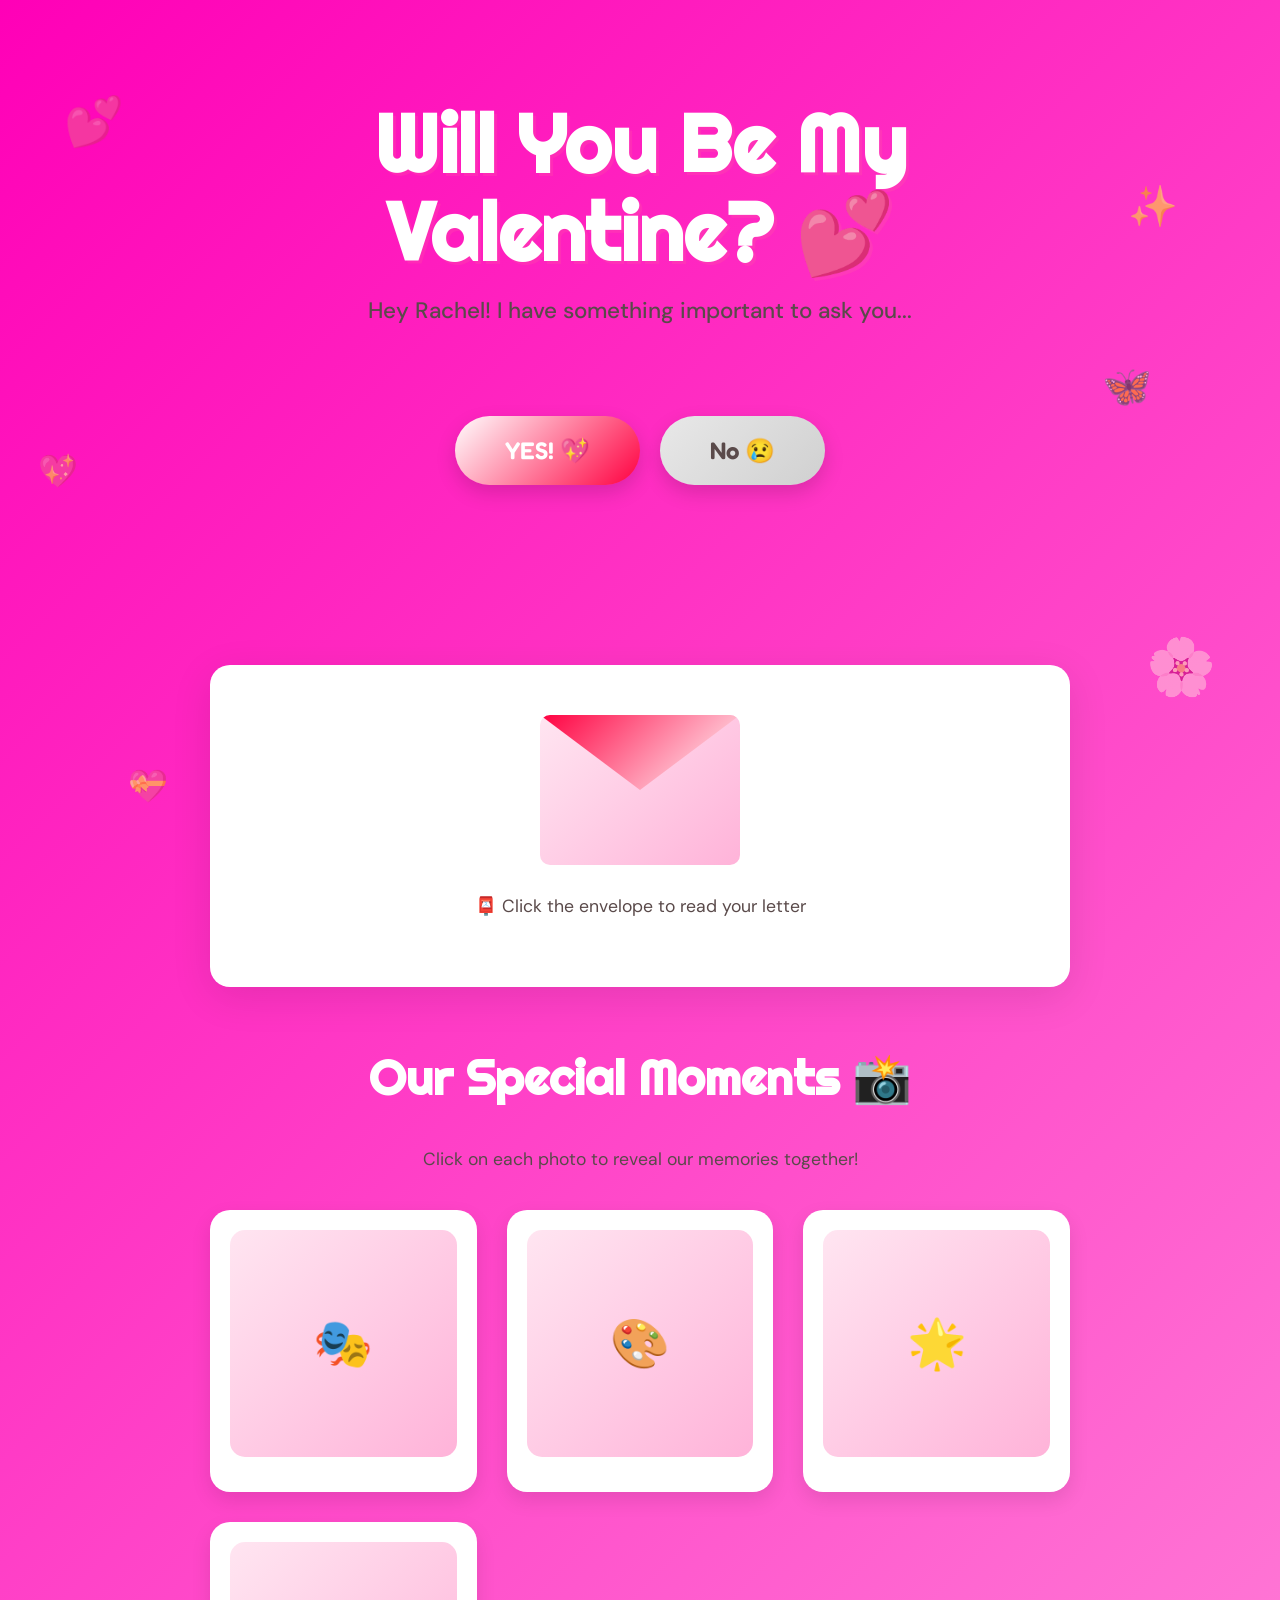
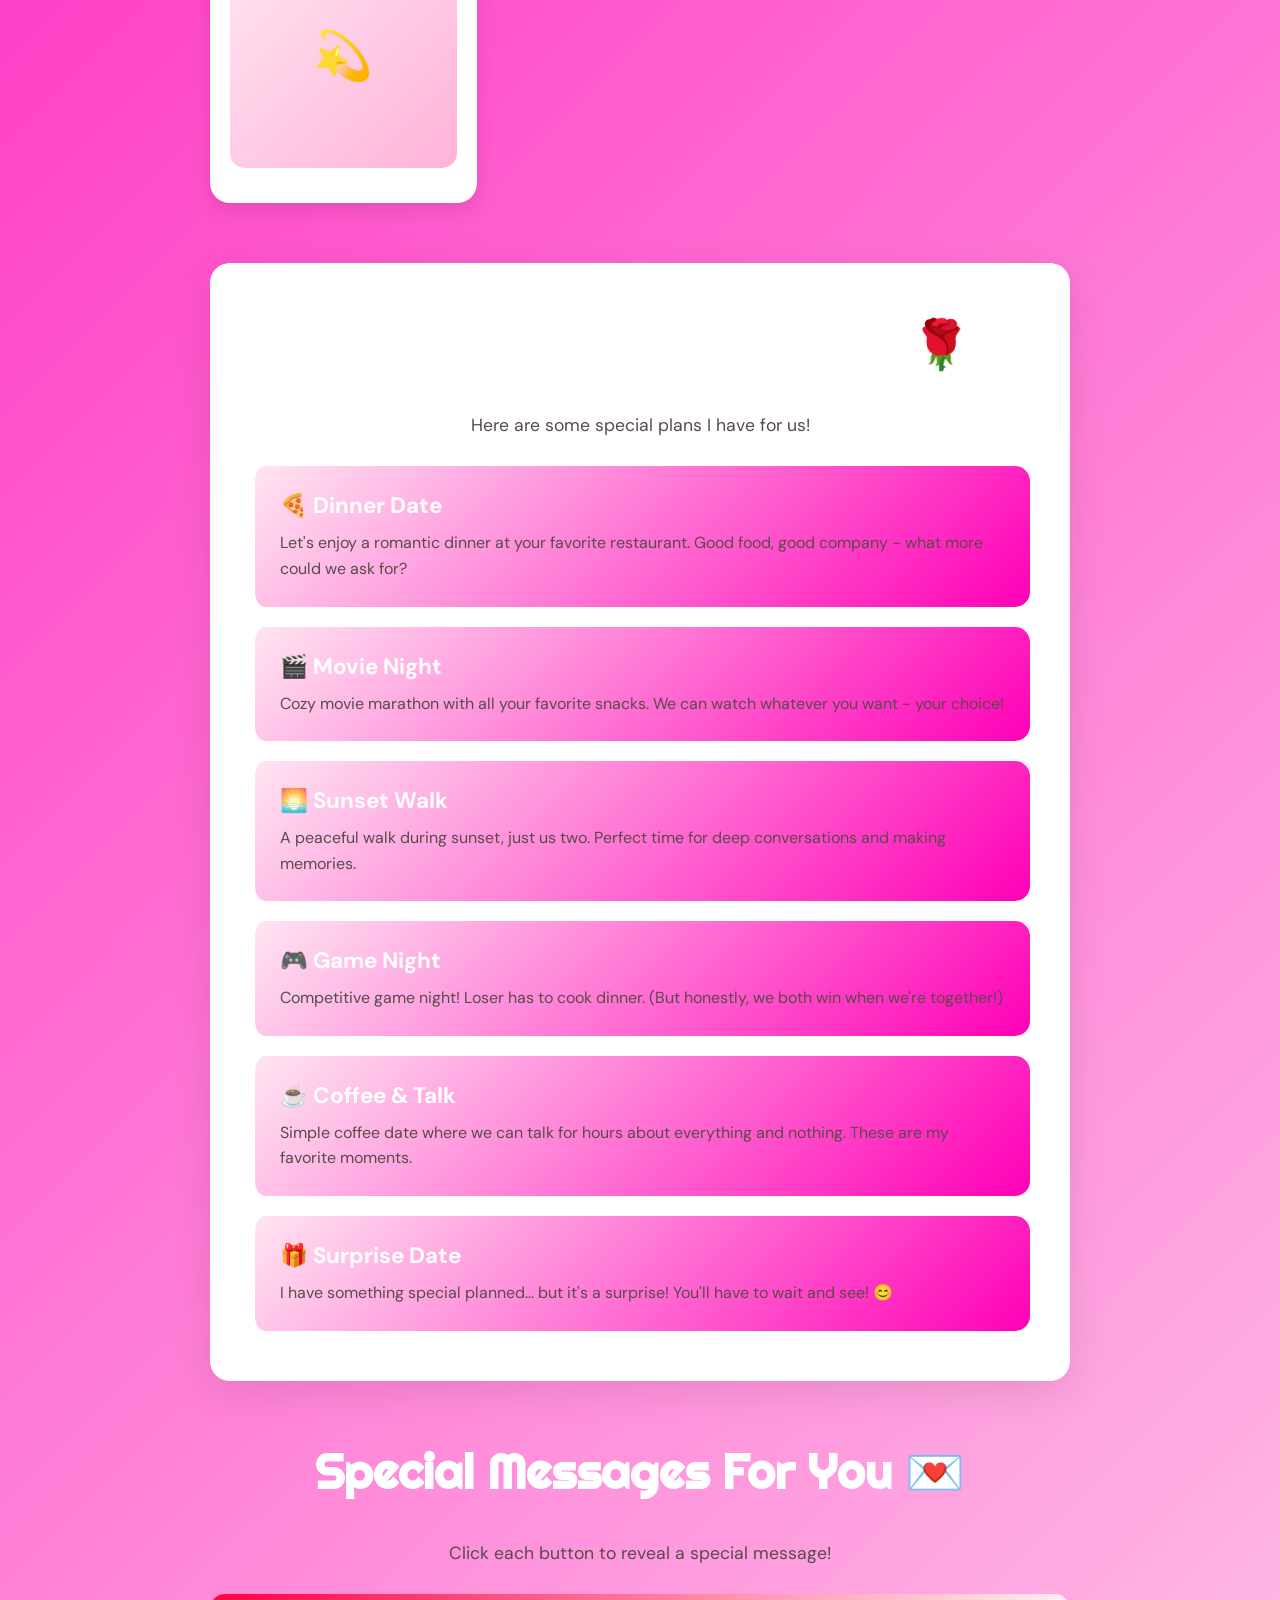
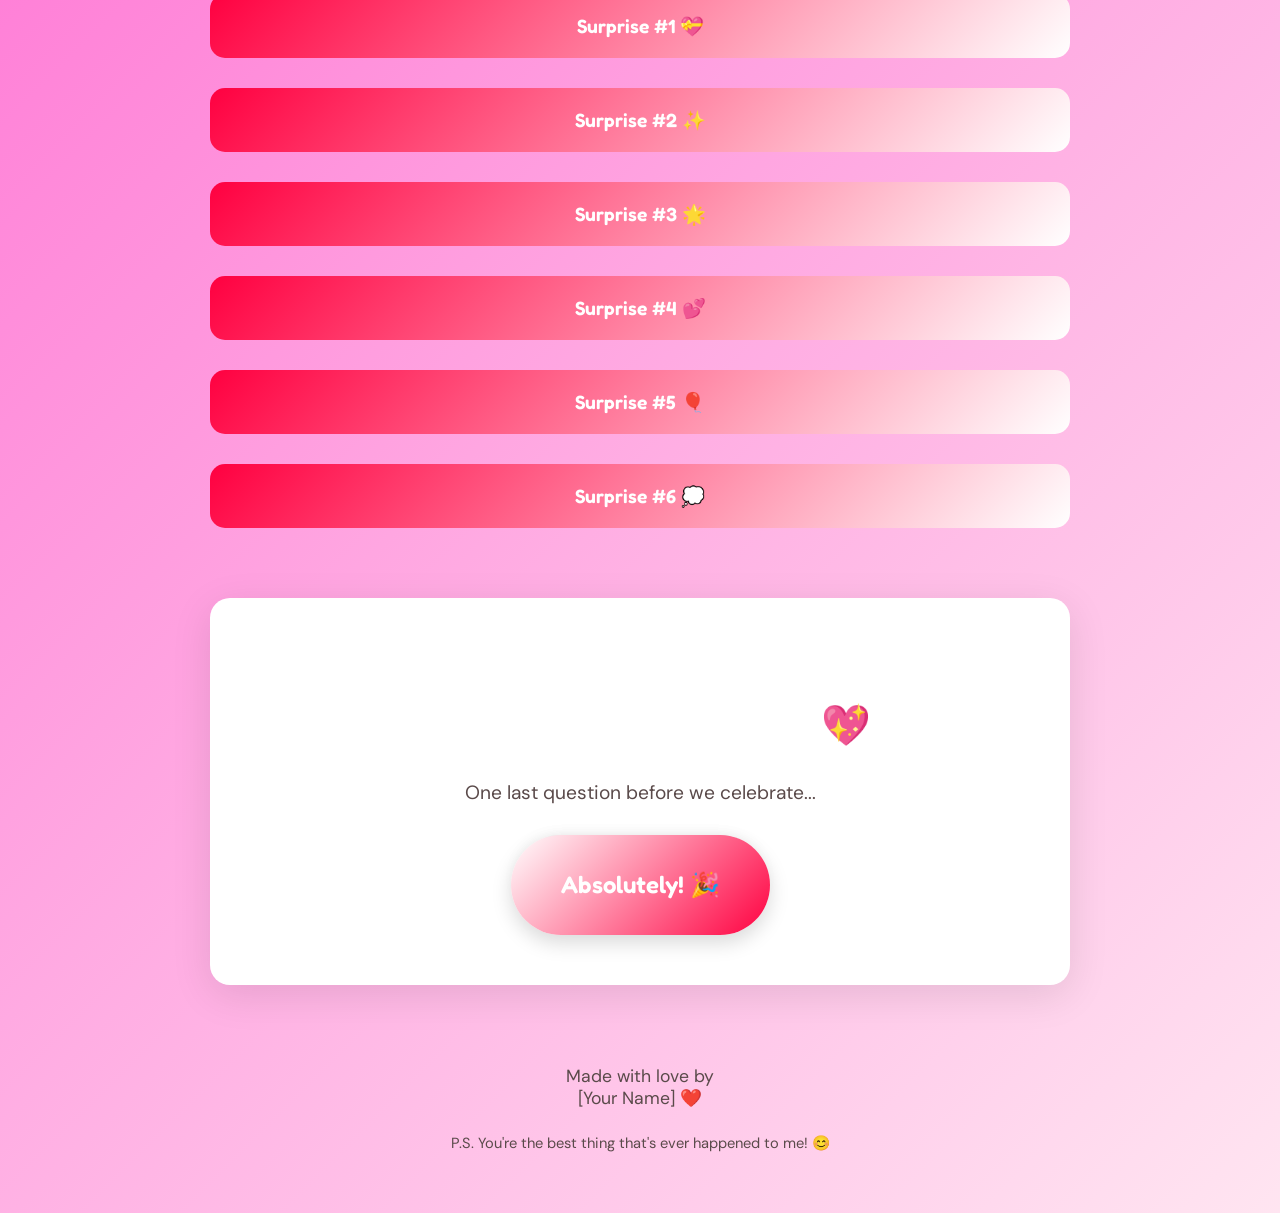
==== index.html @ a3142929 "Rename valentine-template.html to index.html" ====
<!DOCTYPE html>
<html lang="en">
<head>
    <meta charset="UTF-8">
    <meta name="viewport" content="width=device-width, initial-scale=1.0">
    <title>Be My Valentine? 💕</title>
    <link href="https://fonts.googleapis.com/css2?family=Righteous&family=DM+Sans:wght@400;500;700&family=Fredoka:wght@400;600&display=swap" rel="stylesheet">
    <link rel="stylesheet" href="style.css">
</head>
<body>
    <!-- Floating hearts background -->
    <div class="bg-hearts" id="bgHearts"></div>

    <!-- Cute doodles -->
    <div class="doodle doodle-1">💕</div>
    <div class="doodle doodle-2">✨</div>
    <div class="doodle doodle-3">💖</div>
    <div class="doodle doodle-4">🌸</div>
    <div class="doodle doodle-5">💝</div>
    <div class="doodle doodle-6">🦋</div>

    <div class="container">
        <!-- Hero Section -->
        <section class="hero">
            <h1>Will You Be My Valentine? 💕</h1>
            <p>Hey Rachel! I have something important to ask you...</p>

            <!-- Button Container -->
            <div class="button-container" id="buttonContainer">
                <button class="btn btn-yes" id="yesBtn">YES! 💖</button>
                <button class="btn btn-no" id="noBtn">No 😢</button>
            </div>
        </section>

        <!-- Success Section (Hidden initially) -->
        <section class="success-section" id="successSection">
            <h2>🎉 Yaaay! You said YES! 🎉</h2>
            <p>I'm so happy right now! 😊 You've made my day absolutely perfect!</p>
            <p>Now let me share all the special things I have planned for us... 💕</p>
        </section>

        <!-- Love Letter Section -->
        <section class="love-letter">
            <div class="envelope" id="envelope">
                <div class="envelope-body">
                    <div class="envelope-flap"></div>
                </div>
            </div>
            <p style="text-align: center; color: var(--text); font-size: 1.1rem; margin-bottom: 20px;">
                📮 Click the envelope to read your letter
            </p>
            <div class="letter-content">
                <div class="letter-text">
                    Dear [Name],
                    <br><br>
                    From the moment I met you, my life became more colorful. Every day with you is a gift, and I can't imagine my world without your smile, your laughter, and your presence.
                    <br><br>
                    You make the ordinary moments extraordinary. Whether we're sharing a meal, watching movies, or just talking about our day, every second with you is precious to me.
                    <br><br>
                    This Valentine's Day, I wanted to do something special to show you just how much you mean to me. You deserve all the love and happiness in the world.
                    <br><br>
                    With all my heart,<br>
                    [Your Name] ❤️
                </div>
            </div>
        </section>

        <!-- Photo Gallery Section -->
        <section class="photo-section">
            <h2 class="section-title">Our Special Moments 📸</h2>
            <p style="text-align: center; margin-bottom: 40px; font-size: 1.1rem; color: var(--text);">
                Click on each photo to reveal our memories together!
            </p>

            <div class="photo-grid">
                <div class="photo-card" onclick="revealPhoto(this)">
                    <div class="photo-placeholder">🎭</div>
                    <div class="photo-content">
                        <img src="./w1.jpeg" alt="Memory 1">
                        <div class="photo-caption">
                            Our first adventure together - what a day!
                        </div>
                    </div>
                </div>

                <div class="photo-card" onclick="revealPhoto(this)">
                    <div class="photo-placeholder">🎨</div>
                    <div class="photo-content">
                        <img src="./w2.jpeg" alt="Memory 2">
                        <div class="photo-caption">
                            That time we laughed until our stomachs hurt
                        </div>
                    </div>
                </div>

                <div class="photo-card" onclick="revealPhoto(this)">
                    <div class="photo-placeholder">🌟</div>
                    <div class="photo-content">
                        <img src="./w3.jpeg" alt="Memory 3">
                        <div class="photo-caption">
                            The moment I knew you were special
                        </div>
                    </div>
                </div>

                <div class="photo-card" onclick="revealPhoto(this)">
                    <div class="photo-placeholder">💫</div>
                    <div class="photo-content">
                        <img src="./w4.jpeg" alt="Memory 4">
                        <div class="photo-caption">
                            Creating beautiful memories together
                        </div>
                    </div>
                </div>
            </div>
        </section>

        <!-- Date Plans Section -->
        <section class="date-plans">
            <h2 class="section-title">Our Valentine's Date Ideas 🌹</h2>
            <p style="text-align: center; margin-bottom: 20px; font-size: 1.1rem; color: var(--text);">
                Here are some special plans I have for us!
            </p>

            <div class="date-grid">
                <div class="date-item">
                    <h3>🍕 Dinner Date</h3>
                    <p>Let's enjoy a romantic dinner at your favorite restaurant. Good food, good company - what more could we ask for?</p>
                </div>

                <div class="date-item">
                    <h3>🎬 Movie Night</h3>
                    <p>Cozy movie marathon with all your favorite snacks. We can watch whatever you want - your choice!</p>
                </div>

                <div class="date-item">
                    <h3>🌅 Sunset Walk</h3>
                    <p>A peaceful walk during sunset, just us two. Perfect time for deep conversations and making memories.</p>
                </div>

                <div class="date-item">
                    <h3>🎮 Game Night</h3>
                    <p>Competitive game night! Loser has to cook dinner. (But honestly, we both win when we're together!)</p>
                </div>

                <div class="date-item">
                    <h3>☕ Coffee & Talk</h3>
                    <p>Simple coffee date where we can talk for hours about everything and nothing. These are my favorite moments.</p>
                </div>

                <div class="date-item">
                    <h3>🎁 Surprise Date</h3>
                    <p>I have something special planned... but it's a surprise! You'll have to wait and see! 😊</p>
                </div>
            </div>
        </section>

        <!-- Easter Egg Surprises Section -->
        <section class="surprises">
            <h2 class="section-title">Special Messages For You 💌</h2>
            <p style="text-align: center; margin-bottom: 30px; font-size: 1.1rem; color: var(--text);">
                Click each button to reveal a special message!
            </p>

            <div class="surprise-grid">
                <div>
                    <button class="surprise-btn" onclick="toggleSurprise(1)">Surprise #1 💝</button>
                    <div class="surprise-message" id="surprise1">
                        You know what I love most about you? The way you make me smile even on the toughest days. Your positive energy is contagious!
                    </div>
                </div>

                <div>
                    <button class="surprise-btn" onclick="toggleSurprise(2)">Surprise #2 ✨</button>
                    <div class="surprise-message" id="surprise2">
                        Every time I see your name pop up on my phone, my heart skips a beat. You have no idea how much you brighten my day!
                    </div>
                </div>

                <div>
                    <button class="surprise-btn" onclick="toggleSurprise(3)">Surprise #3 🌟</button>
                    <div class="surprise-message" id="surprise3">
                        I appreciate all the little things you do - the way you remember my favorite things, your thoughtful gestures, and how you always know how to make me laugh.
                    </div>
                </div>

                <div>
                    <button class="surprise-btn" onclick="toggleSurprise(4)">Surprise #4 💕</button>
                    <div class="surprise-message" id="surprise4">
                        Being with you feels like home. Comfortable, safe, and filled with warmth. Thank you for being you!
                    </div>
                </div>

                <div>
                    <button class="surprise-btn" onclick="toggleSurprise(5)">Surprise #5 🎈</button>
                    <div class="surprise-message" id="surprise5">
                        I'm so grateful for every moment we spend together. You've made my life infinitely better just by being in it.
                    </div>
                </div>

                <div>
                    <button class="surprise-btn" onclick="toggleSurprise(6)">Surprise #6 💭</button>
                    <div class="surprise-message" id="surprise6">
                        Looking forward to making many more beautiful memories with you. Here's to our future together! 🥂
                    </div>
                </div>
            </div>
        </section>

        <!-- Final Question -->
        <section class="final-question">
            <h2>So... are you ready for the best Valentine's Day ever? 💖</h2>
            <p style="font-size: 1.2rem; margin: 20px 0;">One last question before we celebrate...</p>
            
            <div class="final-btns">
                <button class="btn btn-yes" onclick="showConsequence()">Absolutely! 🎉</button>
                <button class="btn btn-no btn-no-2" id="noBtn2">Maybe not...</button>
            </div>

            <div class="consequence-msg" id="consequenceMsg">
                Perfect! Get ready for an amazing day filled with love, laughter, and unforgettable moments! 🎊💕
            </div>
        </section>

        <!-- Footer -->
        <footer>
            Made with love by<br>
            [Your Name] <span>❤️</span>
            <br><br>
            <small>P.S. You're the best thing that's ever happened to me! 😊</small>
        </footer>
    </div>

   <script src="script.js"> </script>
</body>
</html>
---- style.css ----
* {
            margin: 0;
            padding: 0;
            box-sizing: border-box;
        }

        :root {
            --pink: #FFB3D9;
            --soft-pink: #FFE5F1;
            --coral: #ff0040;
            --beige: #ff00b7;
            --soft-red: #ffffff;
            --cream: #38b058;
            --text: #5A4A4A;
        }

        body {
            font-family: 'DM Sans', sans-serif;
            background: linear-gradient(135deg, var(--beige) 0%, var(--soft-pink) 100%);
            color: var(--text);
            overflow-x: hidden;
            position: relative;
        }

        /* Floating hearts background */
        .bg-hearts {
            position: fixed;
            top: 0;
            left: 0;
            width: 100%;
            height: 100%;
            pointer-events: none;
            z-index: 1;
            overflow: hidden;
        }
        
        .photo-card {
  touch-action: manipulation;
}


@media (max-width: 600px) {
  p {
    font-size: 1.05rem;
    line-height: 1.7;
  }

  .letter-text {
    font-size: 1rem;
  }
}


        @media (max-width: 600px) {
  .doodle {
    display: none;
  }

  .heart-float {
    font-size: 16px;
  }
}



        @media (max-width: 600px) {
  .btn {
    width: 100%;
    max-width: 320px;
    font-size: 1.2rem;
    padding: 18px 24px;
  }

  .button-container,
  .final-btns {
    flex-direction: column;
    gap: 15px;
  }
}


        .heart-float {
            position: absolute;
            font-size: 20px;
            animation: float-up 15s infinite;
            opacity: 0;
        }

        @keyframes float-up {
            0% {
                transform: translateY(100vh) rotate(0deg);
                opacity: 0;
            }
            10% {
                opacity: 0.6;
            }
            90% {
                opacity: 0.6;
            }
            100% {
                transform: translateY(-100vh) rotate(360deg);
                opacity: 0;
            }
        }

        /* Cute doodles */
        .doodle {
            position: fixed;
            pointer-events: none;
            z-index: 1;
            opacity: 0.6;
            animation: float 6s ease-in-out infinite;
        }

        @keyframes float {
            0%, 100% { transform: translateY(0px) rotate(0deg); }
            50% { transform: translateY(-20px) rotate(5deg); }
        }

        .doodle-1 { top: 10%; left: 5%; font-size: 3rem; animation-delay: 0s; }
        .doodle-2 { top: 20%; right: 8%; font-size: 2.5rem; animation-delay: 1s; }
        .doodle-3 { top: 50%; left: 3%; font-size: 2rem; animation-delay: 2s; }
        .doodle-4 { top: 70%; right: 5%; font-size: 3.5rem; animation-delay: 1.5s; }
        .doodle-5 { top: 85%; left: 10%; font-size: 2rem; animation-delay: 0.5s; }
        .doodle-6 { top: 40%; right: 10%; font-size: 2.5rem; animation-delay: 2.5s; }

        .container {
            max-width: 900px;
            margin: 0 auto;
            padding: 20px;
            position: relative;
            z-index: 2;
        }

        /* Hero Section */
        .hero {
            text-align: center;
            padding: 80px 20px 60px;
            animation: fadeInDown 1s ease-out;
        }

        @keyframes fadeInDown {
            from {
                opacity: 0;
                transform: translateY(-30px);
            }
            to {
                opacity: 1;
                transform: translateY(0);
            }
        }

        .hero h1 {
            font-family: 'Righteous', cursive;
            font-size: clamp(2.5rem, 8vw, 5rem);
            color: var(--soft-red);
            margin-bottom: 20px;
            text-shadow: 3px 3px 0px rgba(255, 107, 157, 0.2);
            line-height: 1.1;
            animation: bounce 2s ease-in-out infinite;
        }

        @keyframes bounce {
            0%, 100% {
                transform: translateY(0);
            }
            50% {
                transform: translateY(-10px);
            }
        }

        .hero p {
            font-size: clamp(1rem, 3vw, 1.4rem);
            color: var(--text);
            font-weight: 500;
            margin-bottom: 50px;
            animation: fadeIn 1s ease-out 0.3s both;
        }

        @keyframes fadeIn {
            from {
                opacity: 0;
            }
            to {
                opacity: 1;
            }
        }

        /* Button Container */
        .button-container {
            display: flex;
            gap: 20px;
            justify-content: center;
            align-items: center;
            flex-wrap: wrap;
            margin: 40px 0;
            position: relative;
            min-height: 150px;
        }

        .btn {
            font-family: 'Fredoka', sans-serif;
            font-size: 1.5rem;
            padding: 20px 50px;
            border: none;
            border-radius: 50px;
            cursor: pointer;
            font-weight: 600;
            transition: all 0.5s ease;
            box-shadow: 0 8px 20px rgba(0, 0, 0, 0.15);
            position: relative;
        }

        .btn-yes {
            background: linear-gradient(135deg, var(--soft-red) 0%, var(--coral) 100%);
            color: white;
            animation: pulse 2s ease-in-out infinite;
            z-index: 10;
        }

        @keyframes pulse {
            0%, 100% {
                transform: scale(1);
            }
            50% {
                transform: scale(1.05);
            }
        }

        .btn-yes:hover {
            box-shadow: 0 12px 30px rgba(255, 107, 157, 0.4);
        }

        .btn-yes.growing {
            animation: none !important;
        }

        .btn-no {
            background: linear-gradient(135deg, #E8E8E8 0%, #D0D0D0 100%);
            color: var(--text);
            transition: all 0.2s ease;
            position: relative;
        }

        .btn-no:hover {
            transform: scale(0.95);
        }

        .btn-no.running {
            position: absolute !important;
        }

        /* Success Section */
        .success-section {
            display: none;
            text-align: center;
            padding: 60px 20px;
            animation: zoomIn 0.5s ease-out;
        }

        @keyframes zoomIn {
            from {
                opacity: 0;
                transform: scale(0.8);
            }
            to {
                opacity: 1;
                transform: scale(1);
            }
        }

        .success-section.show {
            display: block;
        }

        .success-section h2 {
            font-family: 'Righteous', cursive;
            font-size: clamp(2rem, 6vw, 3.5rem);
            color: var(--soft-red);
            margin-bottom: 30px;
        }

        .success-section p {
            font-size: 1.3rem;
            margin-bottom: 40px;
            line-height: 1.6;
        }

        /* Confetti */
        .confetti {
            position: fixed;
            width: 10px;
            height: 10px;
            background: #FFB3D9;
            animation: confetti-fall 3s linear forwards;
            z-index: 1000;
        }

        @keyframes confetti-fall {
            to {
                transform: translateY(100vh) rotate(360deg);
                opacity: 0;
            }
        }

        /* Love Letter Section */
        .love-letter {
            background: white;
            border-radius: 20px;
            padding: 50px 40px;
            margin: 40px 0;
            box-shadow: 0 10px 40px rgba(0, 0, 0, 0.1);
            position: relative;
        }

        .envelope {
            width: 200px;
            height: 150px;
            margin: 0 auto 30px;
            position: relative;
            cursor: pointer;
            transition: transform 0.3s ease;
        }

        .envelope:hover {
            transform: scale(1.05);
        }

        .envelope-body {
            width: 100%;
            height: 100%;
            background: linear-gradient(135deg, var(--soft-pink) 0%, var(--pink) 100%);
            border-radius: 10px;
            position: relative;
            overflow: hidden;
        }

        .envelope-flap {
            position: absolute;
            top: 0;
            left: 0;
            width: 100%;
            height: 50%;
            background: linear-gradient(135deg, var(--coral) 0%, var(--soft-red) 100%);
            transform-origin: top;
            transition: transform 0.5s ease;
            clip-path: polygon(0 0, 100% 0, 50% 100%);
        }

        .envelope.open .envelope-flap {
            transform: rotateX(180deg);
        }

        .letter-content {
            max-height: 0;
            overflow: hidden;
            transition: max-height 0.5s ease;
            margin-top: 20px;
        }

        .envelope.open ~ .letter-content {
            max-height: 2000px;
        }

        .letter-text {
            font-size: 1.1rem;
            line-height: 1.8;
            color: var(--text);
            font-style: italic;
            padding: 20px;
            background: var(--cream);
            border-radius: 10px;
            margin-top: 20px;
        }

        /* Photo Gallery */
        .photo-section {
            margin: 60px 0;
        }

        .section-title {
            font-family: 'Righteous', cursive;
            font-size: clamp(2rem, 5vw, 3rem);
            color: var(--soft-red);
            text-align: center;
            margin-bottom: 40px;
        }

        .photo-grid {
            display: grid;
            grid-template-columns: repeat(auto-fit, minmax(250px, 1fr));
            gap: 30px;
            margin-bottom: 40px;
        }

        .photo-card {
            background: white;
            border-radius: 20px;
            padding: 20px;
            box-shadow: 0 8px 20px rgba(0, 0, 0, 0.1);
            transition: transform 0.3s ease;
            cursor: pointer;
            position: relative;
            overflow: hidden;
        }

        .photo-card:hover {
            transform: translateY(-5px);
            box-shadow: 0 12px 30px rgba(0, 0, 0, 0.15);
        }

        .photo-placeholder {
            background: linear-gradient(135deg, var(--soft-pink) 0%, var(--pink) 100%);
            border-radius: 15px;
            aspect-ratio: 1;
            display: flex;
            align-items: center;
            justify-content: center;
            font-size: 3rem;
            margin-bottom: 15px;
        }

        .photo-content {
            display: none;
            animation: fadeIn 0.5s ease-out;
        }

        .photo-content.revealed {
            display: block;
        }

        .photo-content img {
            width: 100%;
            border-radius: 15px;
            margin-bottom: 15px;
        }

        .photo-caption {
            text-align: center;
            color: var(--text);
            font-weight: 500;
            font-size: 1rem;
            line-height: 1.5;
        }

        /* Date Plans */
        .date-plans {
            background: white;
            border-radius: 20px;
            padding: 50px 40px;
            margin: 40px 0;
            box-shadow: 0 10px 40px rgba(0, 0, 0, 0.1);
        }

        .date-grid {
            display: grid;
            gap: 20px;
            margin-top: 30px;
        }

        .date-item {
            background: linear-gradient(135deg, var(--soft-pink) 0%, var(--beige) 100%);
            padding: 25px;
            border-radius: 15px;
            border-left: 5px solid var(--soft-red);
            transition: all 0.3s ease;
            cursor: pointer;
        }

        .date-item:hover {
            transform: translateX(10px);
            box-shadow: 0 5px 15px rgba(0, 0, 0, 0.1);
        }

        .date-item h3 {
            color: var(--soft-red);
            margin-bottom: 10px;
            font-size: 1.4rem;
        }

        .date-item p {
            color: var(--text);
            line-height: 1.6;
        }

        /* Surprises Section */
        .surprises {
            margin: 60px 0;
        }

        .surprise-grid {
            display: grid;
            gap: 20px;
        }

        .surprise-btn {
            background: linear-gradient(135deg, var(--coral) 0%, var(--soft-red) 100%);
            color: white;
            border: none;
            padding: 20px;
            border-radius: 15px;
            font-size: 1.2rem;
            font-weight: 600;
            cursor: pointer;
            transition: all 0.3s ease;
            width: 100%;
            font-family: 'Fredoka', sans-serif;
        }

        .surprise-btn:hover {
            transform: scale(1.02);
            box-shadow: 0 8px 20px rgba(255, 107, 157, 0.3);
        }

        .surprise-message {
            max-height: 0;
            overflow: hidden;
            background: var(--cream);
            border-radius: 15px;
            padding: 0 25px;
            margin-top: 10px;
            transition: all 0.5s ease;
            color: var(--text);
            font-size: 1.1rem;
            line-height: 1.8;
        }

        .surprise-message.show {
            max-height: 500px;
            padding: 25px;
            margin-top: 15px;
        }

        /* Final Question Section */
        .final-question {
            background: white;
            border-radius: 20px;
            padding: 50px 40px;
            margin: 40px 0;
            box-shadow: 0 10px 40px rgba(0, 0, 0, 0.1);
            text-align: center;
        }

        .final-question h2 {
            font-family: 'Righteous', cursive;
            font-size: clamp(1.8rem, 5vw, 2.5rem);
            color: var(--soft-red);
            margin-bottom: 30px;
        }

        .final-btns {
            display: flex;
            gap: 20px;
            justify-content: center;
            flex-wrap: wrap;
            margin-top: 30px;
            position: relative;
            min-height: 100px;
        }

        .btn-no-2 {
            background: linear-gradient(135deg, #E8E8E8 0%, #D0D0D0 100%);
            color: var(--text);
            transition: all 0.2s ease;
            position: absolute;
            left: 50%;
            transform: translateX(-50%);
        }

        .consequence-msg {
            display: none;
            background: linear-gradient(135deg, var(--soft-red) 0%, var(--coral) 100%);
            color: white;
            padding: 30px;
            border-radius: 15px;
            font-size: 1.3rem;
            font-weight: 600;
            margin-top: 20px;
        }

        @keyframes bounceIn {
            0% {
                transform: scale(0);
            }
            50% {
                transform: scale(1.1);
            }
            100% {
                transform: scale(1);
            }
        }

        /* Footer */
        footer {
            text-align: center;
            padding: 40px 20px;
            color: var(--text);
            font-size: 1.1rem;
        }

        footer span {
            display: inline-block;
            animation: pulse 1.5s ease-in-out infinite;
        }

        /* Responsive adjustments */
        @media (max-width: 768px) {
            .hero h1 {
                font-size: 2.5rem;
            }
            
            .btn {
                font-size: 1.2rem;
                padding: 15px 35px;
            }
            
            .photo-grid {
                grid-template-columns: 1fr;
            }
            
            .love-letter,
            .date-plans,
            .final-question {
                padding: 30px 20px;
            }
        }
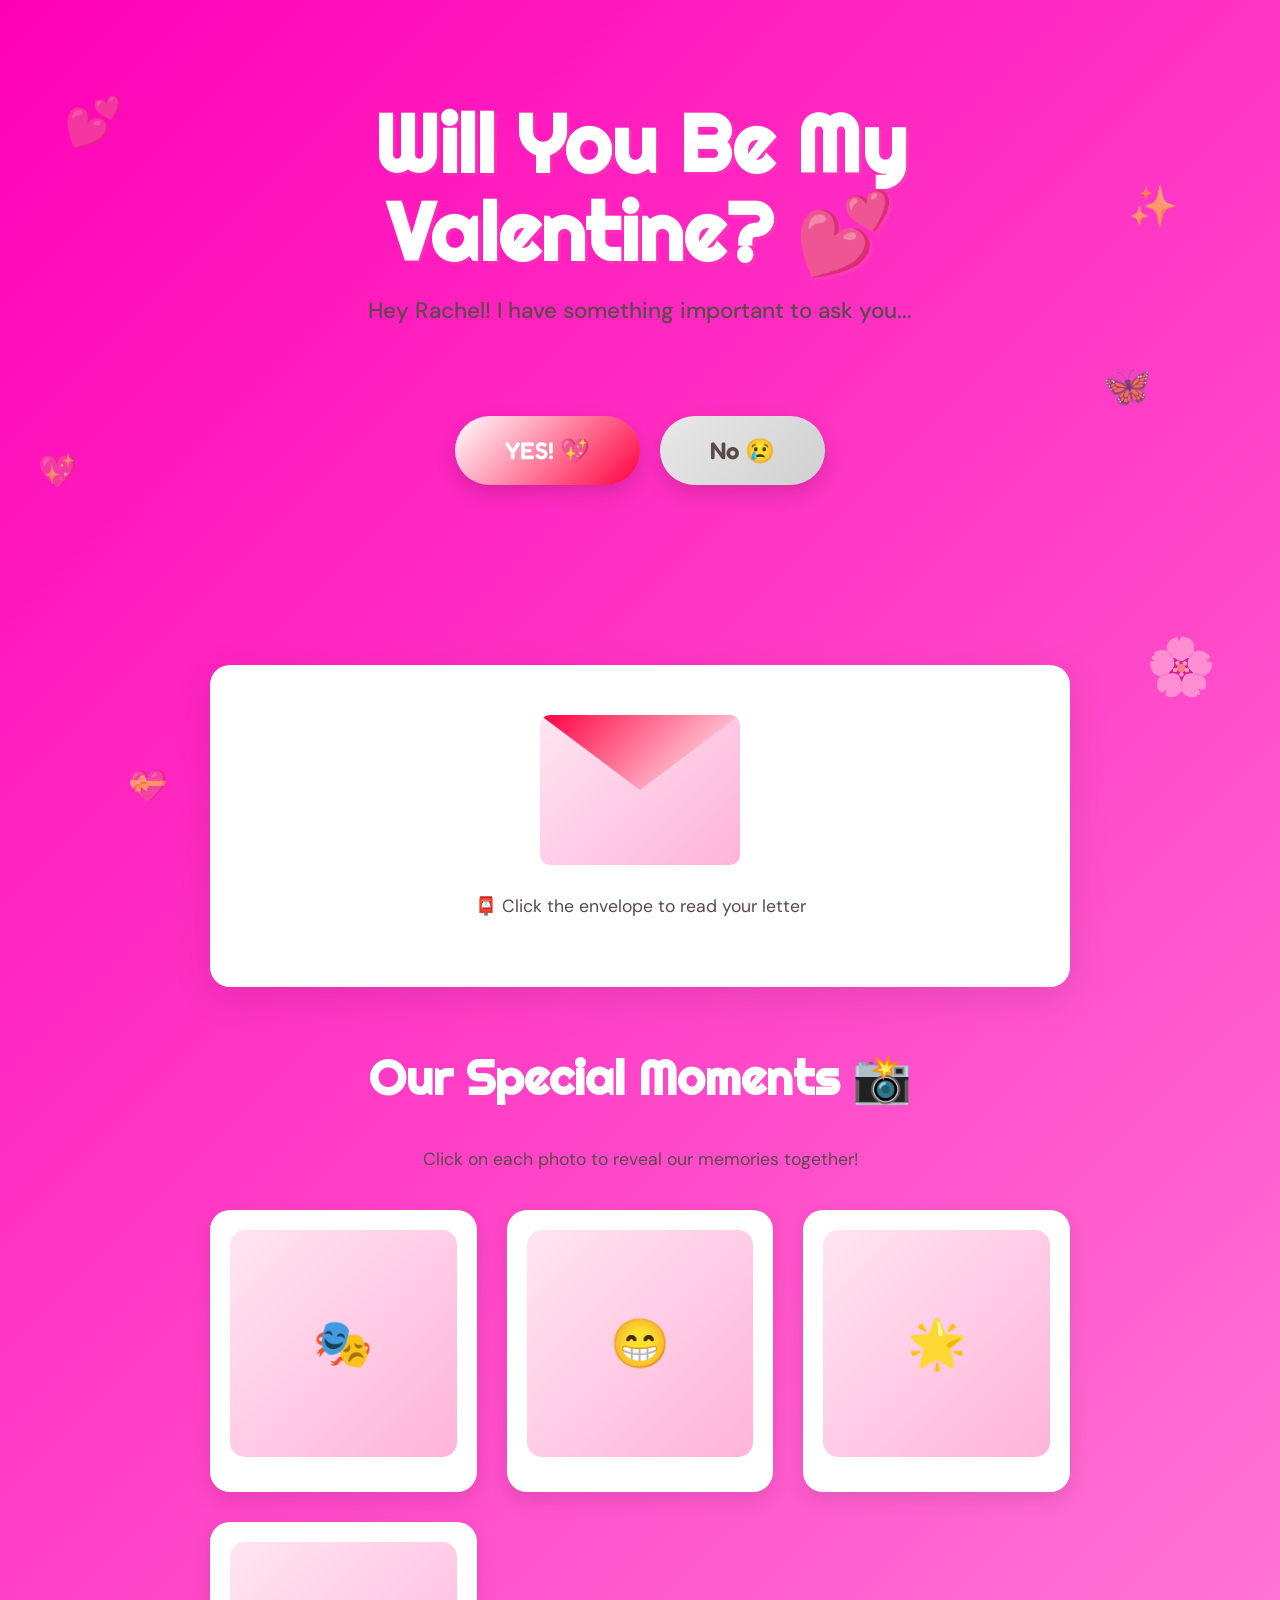
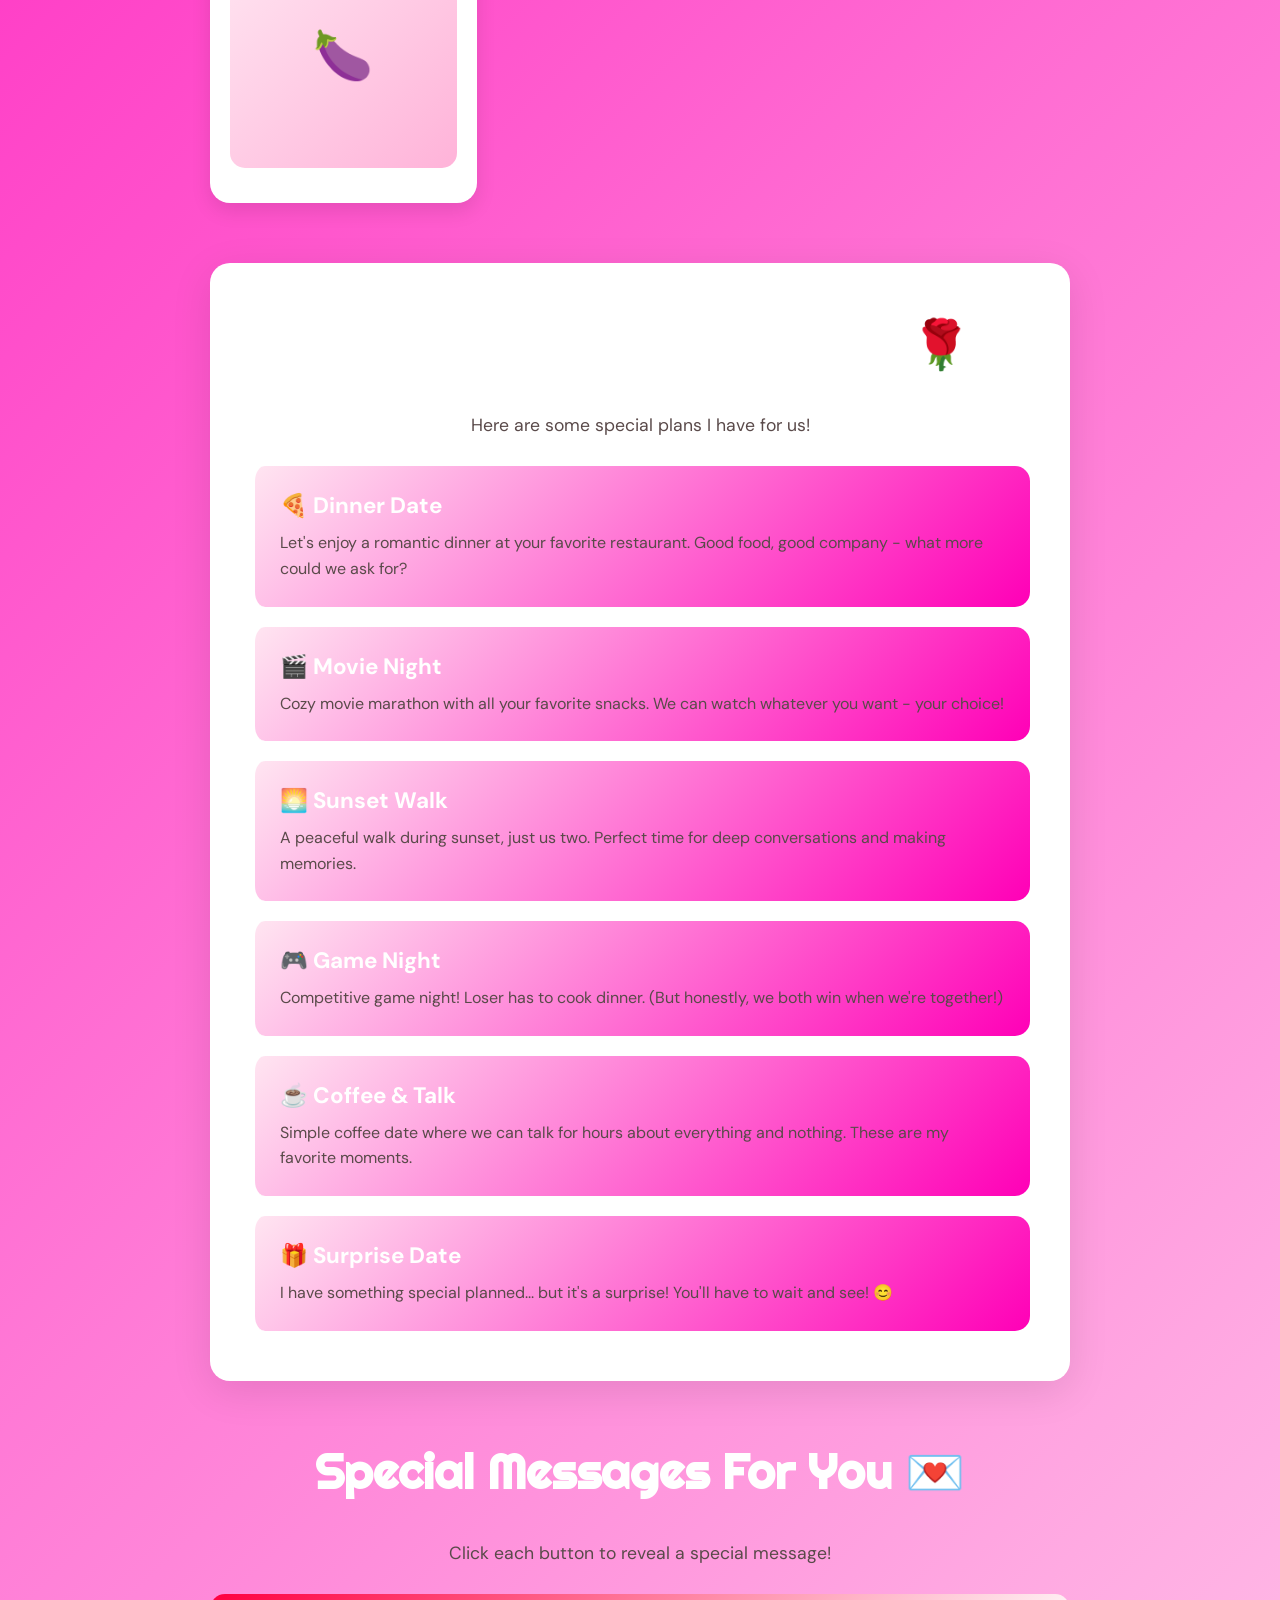
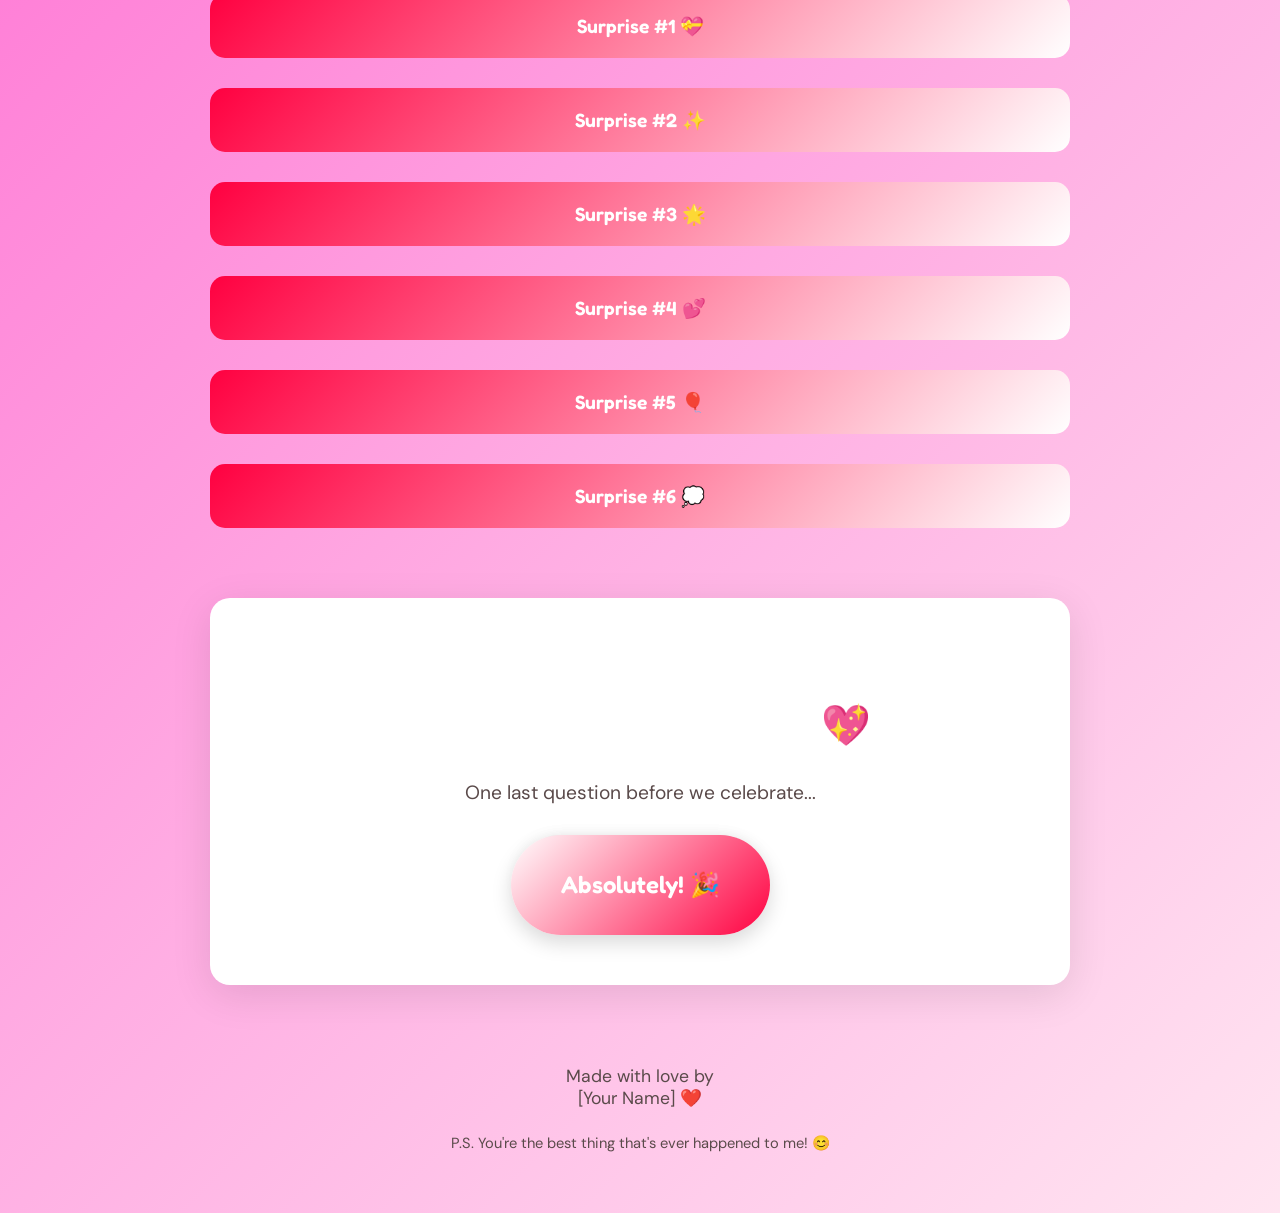
==== commit a385bff7: "Personalize letter and photo captions" ====
--- a/index.html
+++ b/index.html
@@ -51,7 +51,7 @@
             </p>
             <div class="letter-content">
                 <div class="letter-text">
-                    Dear [Name],
+                    Dear Rachel,
                     <br><br>
                     From the moment I met you, my life became more colorful. Every day with you is a gift, and I can't imagine my world without your smile, your laughter, and your presence.
                     <br><br>
@@ -60,7 +60,7 @@
                     This Valentine's Day, I wanted to do something special to show you just how much you mean to me. You deserve all the love and happiness in the world.
                     <br><br>
                     With all my heart,<br>
-                    [Your Name] ❤️
+                    Abema❤️
                 </div>
             </div>
         </section>
@@ -78,17 +78,17 @@
                     <div class="photo-content">
                         <img src="./w1.jpeg" alt="Memory 1">
                         <div class="photo-caption">
-                            Our first adventure together - what a day!
-                        </div>
-                    </div>
-                </div>
-
-                <div class="photo-card" onclick="revealPhoto(this)">
-                    <div class="photo-placeholder">🎨</div>
+                         first date ❤️
+                        </div>
+                    </div>
+                </div>
+
+                <div class="photo-card" onclick="revealPhoto(this)">
+                    <div class="photo-placeholder">😁</div>
                     <div class="photo-content">
                         <img src="./w2.jpeg" alt="Memory 2">
                         <div class="photo-caption">
-                            That time we laughed until our stomachs hurt
+                            1 year together😘
                         </div>
                     </div>
                 </div>
@@ -98,17 +98,17 @@
                     <div class="photo-content">
                         <img src="./w3.jpeg" alt="Memory 3">
                         <div class="photo-caption">
-                            The moment I knew you were special
-                        </div>
-                    </div>
-                </div>
-
-                <div class="photo-card" onclick="revealPhoto(this)">
-                    <div class="photo-placeholder">💫</div>
-                    <div class="photo-content">
-                        <img src="./w4.jpeg" alt="Memory 4">
-                        <div class="photo-caption">
-                            Creating beautiful memories together
+                            yeah, you are short👍
+                        </div>
+                    </div>
+                </div>
+
+                <div class="photo-card" onclick="revealPhoto(this)">
+                    <div class="photo-placeholder">🍆</div>
+                    <div class="photo-content">
+                        <img src="./pics.jpeg" alt="Memory 4">
+                        <div class="photo-caption">
+                            Best day 💕
                         </div>
                     </div>
                 </div>
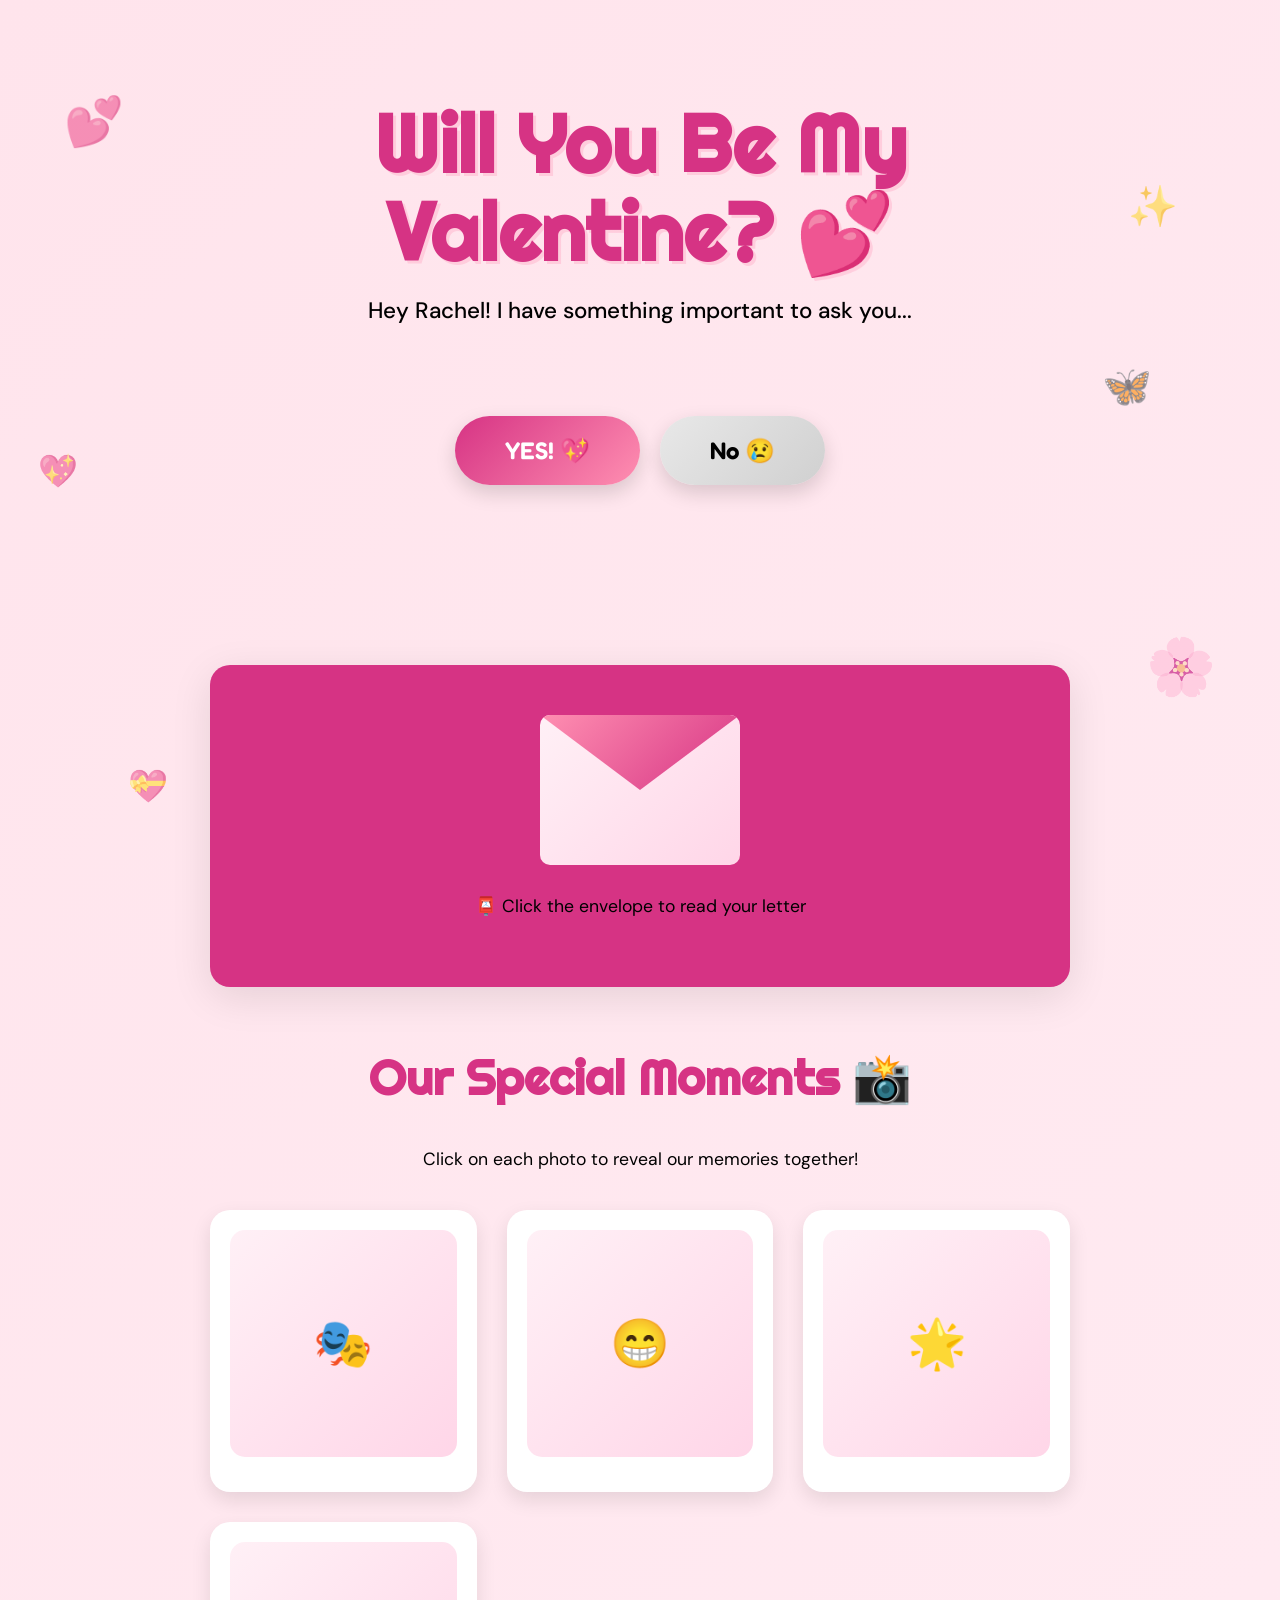
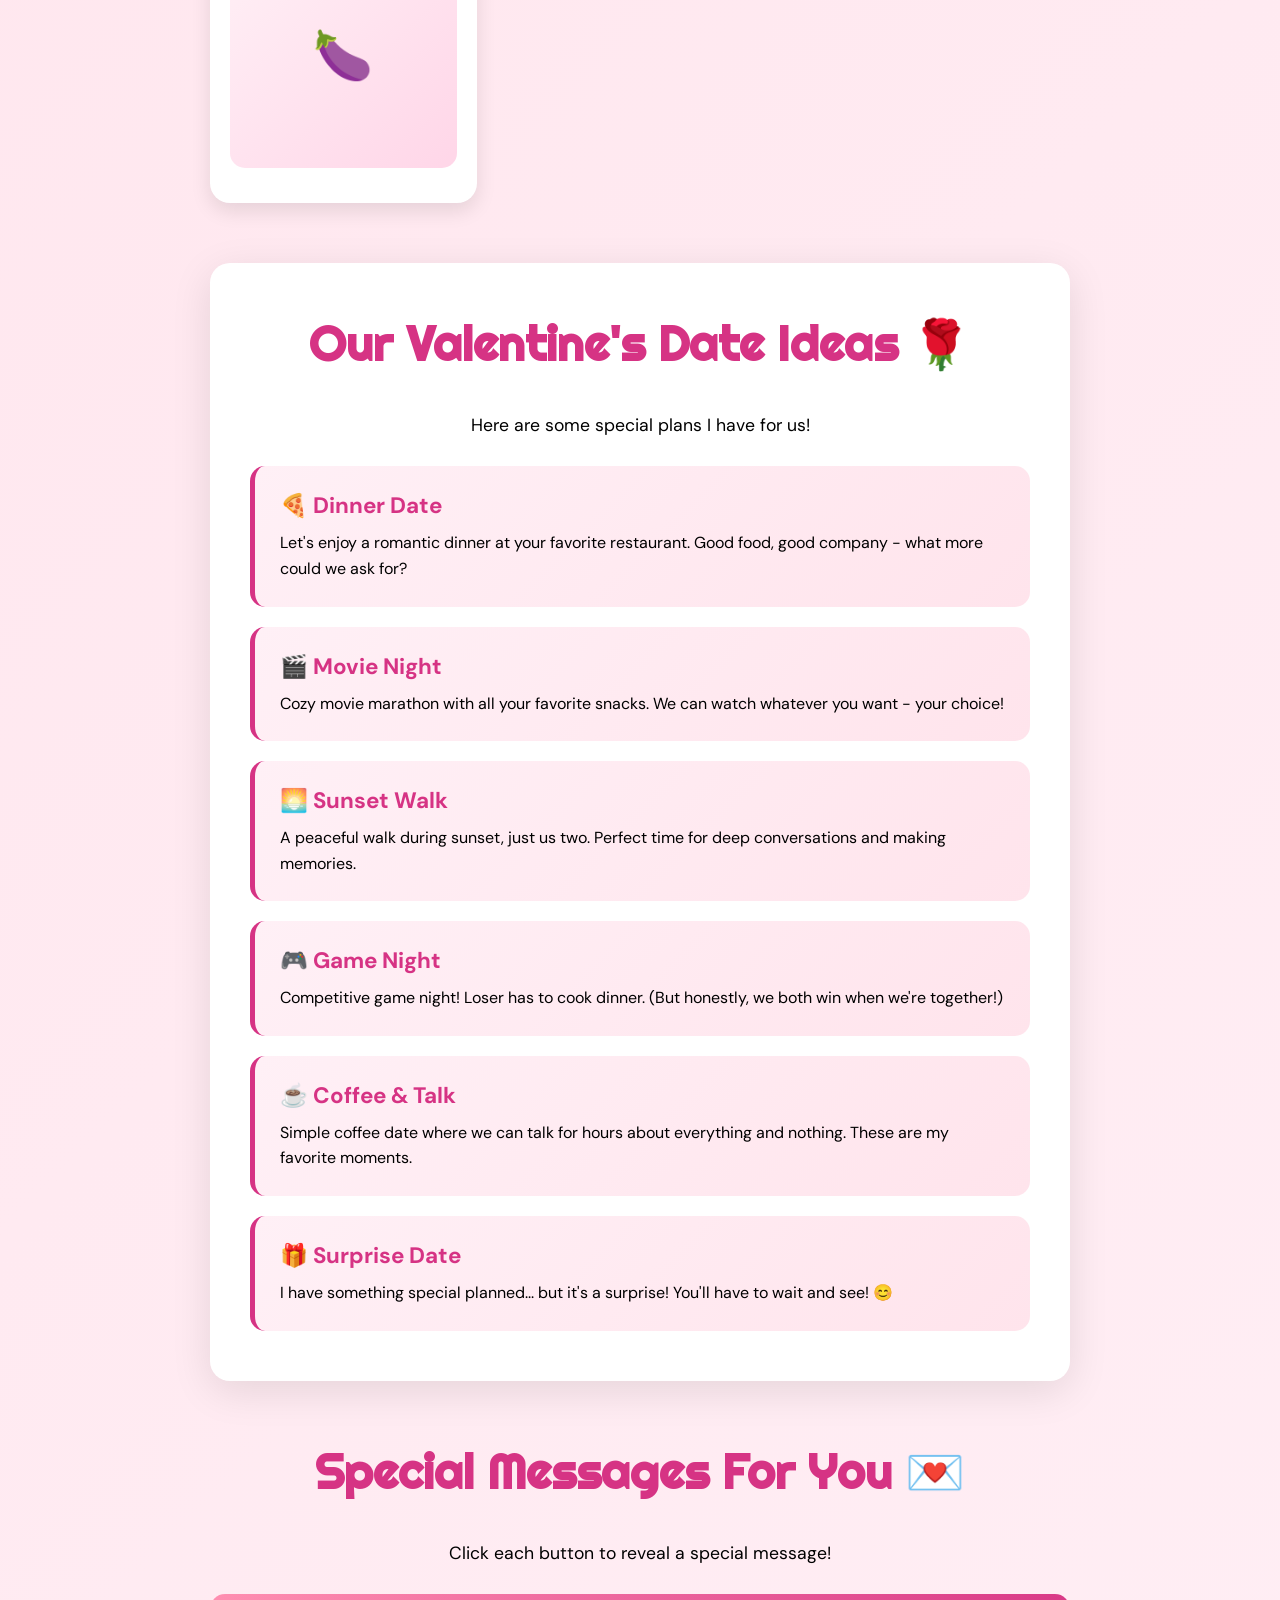
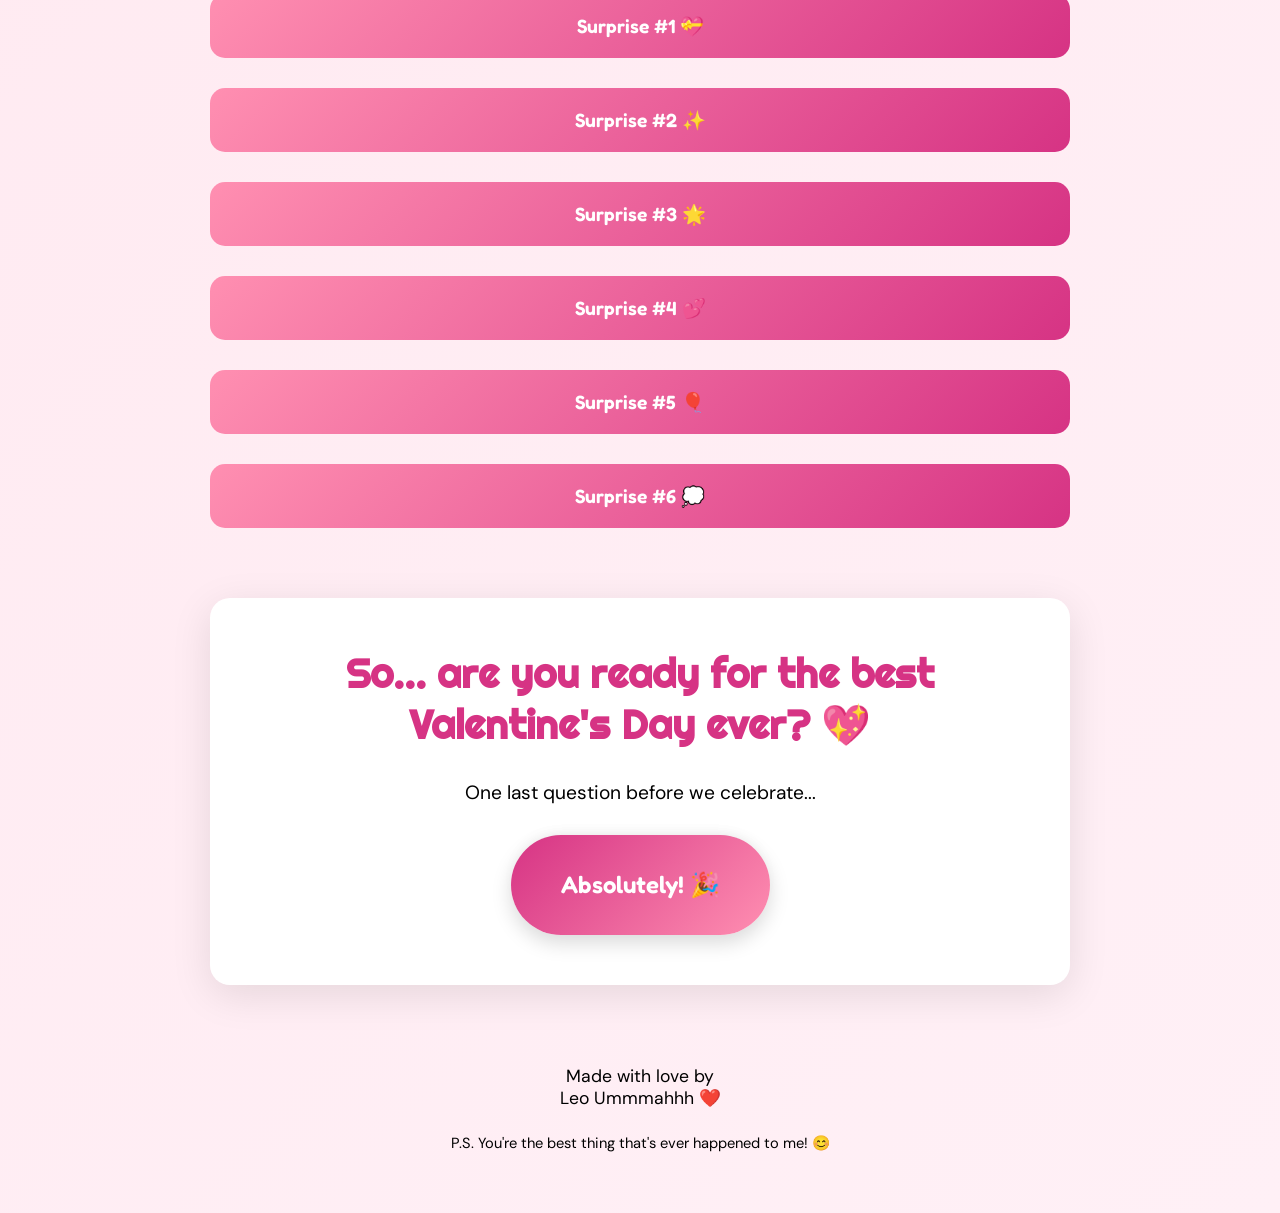
==== commit 8598851e: "Update footer with contributor's name" ====
--- a/index.html
+++ b/index.html
@@ -225,7 +225,7 @@
         <!-- Footer -->
         <footer>
             Made with love by<br>
-            [Your Name] <span>❤️</span>
+            Leo Ummmahhh <span>❤️</span>
             <br><br>
             <small>P.S. You're the best thing that's ever happened to me! 😊</small>
         </footer>
--- a/style.css
+++ b/style.css
@@ -6,13 +6,13 @@
         }
 
         :root {
-            --pink: #FFB3D9;
-            --soft-pink: #FFE5F1;
-            --coral: #ff0040;
-            --beige: #ff00b7;
-            --soft-red: #ffffff;
-            --cream: #38b058;
-            --text: #5A4A4A;
+    --pink: #FFD6E8;        /* soft blush pink */
+    --soft-pink: #FFF0F6;   /* very light pastel pink */
+    --coral: #FF8FB1;       /* romantic rose */
+    --beige: #FFE4EC;       /* soft warm background */
+    --soft-red: #D63384;    /* elegant rose red */
+    --cream: #FFF8FB;       /* soft creamy white */
+    --text: #000000; 
         }
 
         body {
@@ -229,7 +229,7 @@
         }
 
         .btn-yes:hover {
-            box-shadow: 0 12px 30px rgba(255, 107, 157, 0.4);
+            box-shadow: 0 12px 30px rgb(205, 59, 183);
         }
 
         .btn-yes.growing {
@@ -306,7 +306,7 @@
 
         /* Love Letter Section */
         .love-letter {
-            background: white;
+            background: #d63384;
             border-radius: 20px;
             padding: 50px 40px;
             margin: 40px 0;
